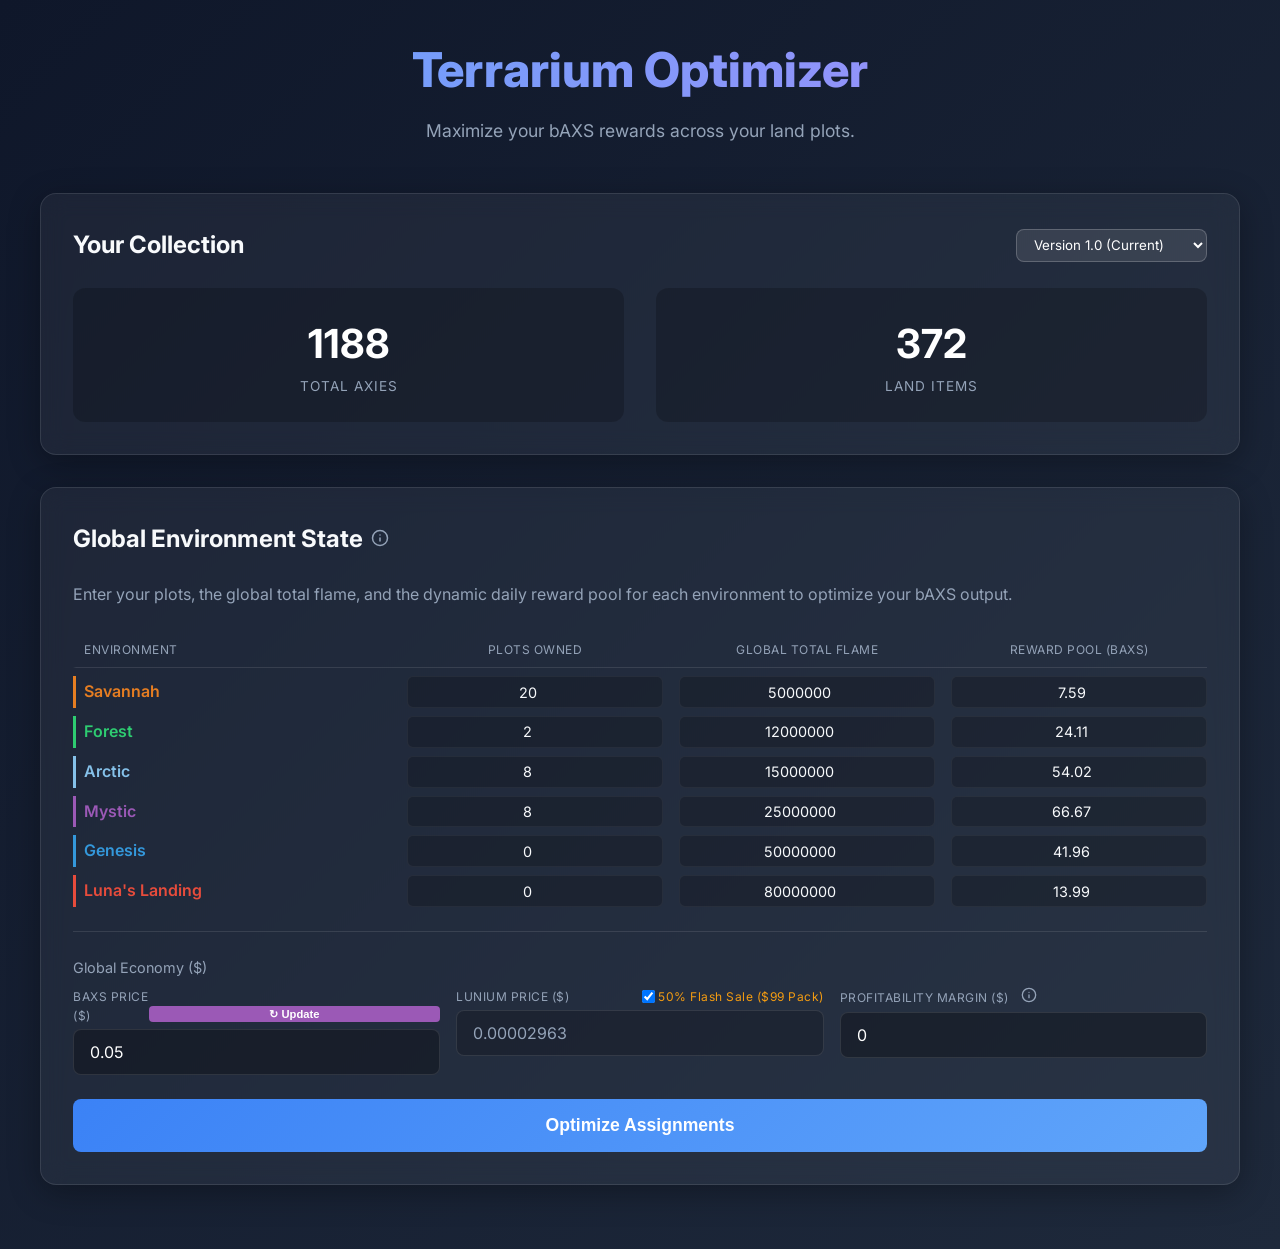
==== index.html @ 0eeec63c "feat: rename tiebreaker to profitability margin and add info tooltips" ====
<!DOCTYPE html>
<html lang="en">
<head>
    <meta charset="UTF-8">
    <meta name="viewport" content="width=device-width, initial-scale=1.0">
    <title>Axie Terrarium Optimizer</title>
    <link href="https://fonts.googleapis.com/css2?family=Inter:wght@400;600;700;800&display=swap" rel="stylesheet">
    <link rel="stylesheet" href="style.css">
</head>
<body>
<div class="container">
    <header>
        <h1>Terrarium Optimizer</h1>
        <p class="subtitle">Maximize your bAXS rewards across your land plots.</p>
    </header>

    <div class="glass-panel" id="collection-stats">
        <div style="display: flex; justify-content: space-between; align-items: center; margin-bottom: 1.5rem;">
            <h2 style="margin: 0;">Your Collection</h2>
            <select id="version-select" onchange="optimize()" style="background: rgba(255,255,255,0.1); border: 1px solid rgba(255,255,255,0.2); color: white; padding: 0.4rem 0.8rem; border-radius: 8px; font-family: 'Inter', sans-serif;">
                <option value="1.0" selected>Version 1.0 (Current)</option>
                <option value="1.1">Version 1.1 (Upcoming)</option>
            </select>
        </div>
        <div class="grid-2">
            <div class="stat-box">
                <div class="stat-value" id="stat-axies">0</div>
                <div class="stat-label">Total Axies</div>
            </div>
            <div class="stat-box">
                <div class="stat-value" id="stat-items">0</div>
                <div class="stat-label">Land Items</div>
            </div>
        </div>
    </div>

    <div class="glass-panel">
        <h2 style="margin-bottom: 1.5rem; display: flex; align-items: center;">
            Global Environment State
            <div class="tooltip" onclick="void(0)">
                <svg width="18" height="18" viewBox="0 0 24 24" fill="none" stroke="currentColor" stroke-width="2" stroke-linecap="round" stroke-linejoin="round"><circle cx="12" cy="12" r="10"></circle><line x1="12" y1="16" x2="12" y2="12"></line><line x1="12" y1="8" x2="12.01" y2="8"></line></svg>
                <span class="tooltiptext">Higher tier plots (like Genesis/Mystic) have higher base Lunium costs and different environment multipliers. The optimizer automatically calculates which plot is mathematically best based on your total flame and the daily reward pool for each environment.</span>
            </div>
        </h2>
        <p style="color: var(--text-secondary); margin-bottom: 2rem;">
            Enter your plots, the global total flame, and the dynamic daily reward pool for each environment to optimize your bAXS output.
        </p>
        <div id="env-inputs"></div>
        
        <div style="margin-top: 1.5rem; padding-top: 1.5rem; border-top: 1px solid rgba(255, 255, 255, 0.1);">
            <div style="color: var(--text-secondary); margin-bottom: 0.5rem; font-size: 0.9rem;">Global Economy ($)</div>
            <div style="display: grid; grid-template-columns: 1fr 1fr 1fr; gap: 1rem;">
                <div class="input-group">
                    <label style="display: flex; justify-content: space-between; align-items: center; width: 100%;">
                        <span>bAXS Price ($)</span>
                        <button onclick="fetchAxsPrice()" style="font-size: 0.7rem; padding: 0.15rem 0.4rem; background: var(--mystic); border: none; border-radius: 4px; color: white; cursor: pointer; text-transform: none; line-height: 1;" title="Fetch Live Price">↻ Update</button>
                    </label>
                    <input type="number" id="baxs-price" value="0.05" step="0.001">
                </div>
                <div class="input-group">
                    <label style="display: flex; justify-content: space-between; align-items: center; width: 100%;">
                        <span>Lunium Price ($)</span>
                        <label style="font-size: 0.75rem; color: #f39c12; display: flex; align-items: center; gap: 0.2rem; cursor: pointer; text-transform: none; margin: 0;">
                            <input type="checkbox" id="lunium-sale" checked onchange="updateLuniumPrice()" style="width: auto; margin: 0; padding: 0;">
                            50% Flash Sale ($99 Pack)
                        </label>
                    </label>
                    <input type="number" id="lunium-price" value="0.00002963" step="0.00000001" readonly style="background: rgba(0,0,0,0.2); cursor: not-allowed; color: var(--text-secondary);">
                </div>
                <div class="input-group">
                    <label style="display: flex; justify-content: space-between; align-items: center; width: 100%;">
                        <span style="display: flex; align-items: center;">
                            Profitability Margin ($)
                            <div class="tooltip" onclick="void(0)">
                                <svg width="16" height="16" viewBox="0 0 24 24" fill="none" stroke="currentColor" stroke-width="2" stroke-linecap="round" stroke-linejoin="round" style="margin-left:4px"><circle cx="12" cy="12" r="10"></circle><line x1="12" y1="16" x2="12" y2="12"></line><line x1="12" y1="8" x2="12.01" y2="8"></line></svg>
                                <span class="tooltiptext">If the expected daily profit difference between placing your Axies on two different plots is less than this margin, the optimizer will automatically assign them to the plot that costs less Global Lunium.</span>
                            </div>
                        </span>
                    </label>
                    <input type="number" id="tiebreaker-margin" value="0" step="0.001" onchange="optimize()">
                </div>
            </div>
        </div>
        
        <button id="btn-optimize" style="margin-top: 1.5rem;">Optimize Assignments</button>
    </div>

    <div id="results-container" style="display: none;">
        <h2 style="text-align: center; margin-top: 3rem;">Optimization Results</h2>
        <div class="total-baxs">Total Expected: <span id="total-baxs-val">0</span> bAXS/tick</div>
        <div class="results-grid" id="plots-grid"></div>
    </div>
</div>

<script src="user_data.js"></script>
<script src="script.js"></script>
</body>
</html>
---- style.css ----
:root {
  --bg-gradient: linear-gradient(135deg, #0f172a 0%, #1e293b 100%);
  --surface-bg: rgba(255, 255, 255, 0.05);
  --surface-border: rgba(255, 255, 255, 0.1);
  --text-primary: #f8fafc;
  --text-secondary: #94a3b8;
  --accent: #3b82f6;
  --accent-hover: #2563eb;
  
  --savannah: #e67e22;
  --forest: #2ecc71;
  --arctic: #85c1e9;
  --mystic: #9b59b6;
  --genesis: #3498db;
  --luna: #e74c3c;
}

* {
  box-sizing: border-box;
  margin: 0;
  padding: 0;
}

body {
  font-family: 'Inter', -apple-system, BlinkMacSystemFont, "Segoe UI", Roboto, sans-serif;
  background: var(--bg-gradient);
  color: var(--text-primary);
  min-height: 100vh;
  padding: 2rem;
  line-height: 1.6;
}

.container {
  max-width: 1200px;
  margin: 0 auto;
}

header {
  text-align: center;
  margin-bottom: 3rem;
  animation: fadeInDown 0.8s ease-out;
}

h1 {
  font-size: 3rem;
  font-weight: 800;
  background: linear-gradient(to right, #60a5fa, #a78bfa);
  -webkit-background-clip: text;
  -webkit-text-fill-color: transparent;
  margin-bottom: 0.5rem;
}

.subtitle {
  color: var(--text-secondary);
  font-size: 1.1rem;
}

.glass-panel {
  background: var(--surface-bg);
  backdrop-filter: blur(12px);
  -webkit-backdrop-filter: blur(12px);
  border: 1px solid var(--surface-border);
  border-radius: 16px;
  padding: 2rem;
  margin-bottom: 2rem;
  box-shadow: 0 8px 32px 0 rgba(0, 0, 0, 0.3);
  transition: transform 0.3s ease, box-shadow 0.3s ease;
}

.glass-panel:hover {
  transform: translateY(-2px);
  box-shadow: 0 12px 40px 0 rgba(0, 0, 0, 0.4);
}

.grid-2 {
  display: grid;
  grid-template-columns: 1fr 1fr;
  gap: 2rem;
}

.stat-box {
  background: rgba(0, 0, 0, 0.2);
  border-radius: 12px;
  padding: 1.5rem;
  text-align: center;
}

.stat-value {
  font-size: 2.5rem;
  font-weight: 700;
  color: #fff;
}

.stat-label {
  color: var(--text-secondary);
  text-transform: uppercase;
  font-size: 0.85rem;
  letter-spacing: 1px;
}

.input-row {
  display: flex;
  align-items: center;
  gap: 1rem;
  margin-bottom: 1rem;
  padding-bottom: 1rem;
  border-bottom: 1px solid rgba(255, 255, 255, 0.05);
}

.input-row:last-child {
  border-bottom: none;
  margin-bottom: 0;
  padding-bottom: 0;
}

.env-label {
  width: 140px;
  font-weight: 600;
  display: flex;
  align-items: center;
  gap: 0.5rem;
}

.env-color {
  width: 12px;
  height: 12px;
  border-radius: 50%;
}

.input-group {
  display: flex;
  flex-direction: column;
  flex: 1;
}

.input-group label {
  font-size: 0.75rem;
  color: var(--text-secondary);
  margin-bottom: 0.25rem;
  text-transform: uppercase;
  letter-spacing: 0.5px;
}

input {
  background: rgba(0, 0, 0, 0.3);
  border: 1px solid var(--surface-border);
  color: #fff;
  padding: 0.75rem 1rem;
  border-radius: 8px;
  font-family: inherit;
  font-size: 1rem;
  transition: all 0.2s ease;
}

input:focus {
  outline: none;
  border-color: var(--accent);
  box-shadow: 0 0 0 2px rgba(59, 130, 246, 0.3);
}

button {
  background: linear-gradient(135deg, var(--accent) 0%, #60a5fa 100%);
  color: #fff;
  border: none;
  padding: 1rem 2rem;
  border-radius: 8px;
  font-size: 1.1rem;
  font-weight: 600;
  cursor: pointer;
  transition: all 0.3s ease;
  width: 100%;
  margin-top: 1rem;
}

button:hover {
  transform: translateY(-2px);
  box-shadow: 0 8px 20px rgba(59, 130, 246, 0.4);
}

button:active {
  transform: translateY(0);
}

.results-grid {
  display: grid;
  grid-template-columns: repeat(auto-fill, minmax(300px, 1fr));
  gap: 1.5rem;
  margin-top: 2rem;
}

.plot-card {
  background: rgba(0, 0, 0, 0.2);
  border: 1px solid var(--surface-border);
  border-radius: 12px;
  padding: 1.5rem;
  border-top: 4px solid var(--accent);
}

.plot-title {
  font-size: 1.25rem;
  font-weight: 700;
  margin-bottom: 1rem;
  display: flex;
  justify-content: space-between;
}

.baxs-value {
  color: #fbbf24;
  font-weight: 800;
}

.plot-detail {
  display: flex;
  justify-content: space-between;
  margin-bottom: 0.5rem;
  font-size: 0.9rem;
}

.plot-detail .label {
  color: var(--text-secondary);
}

@keyframes fadeInDown {
  from { opacity: 0; transform: translateY(-20px); }
  to { opacity: 1; transform: translateY(0); }
}

.total-baxs {
  font-size: 3rem;
  font-weight: 800;
  text-align: center;
  color: #fbbf24;
  text-shadow: 0 0 20px rgba(251, 191, 36, 0.3);
  margin: 2rem 0;
}

/* Environment Dense Grid Layout */
.env-grid-header {
  display: grid;
  grid-template-columns: 1.2fr 1fr 1fr 1fr;
  gap: 1rem;
  padding-bottom: 0.5rem;
  margin-bottom: 0.5rem;
  border-bottom: 1px solid rgba(255, 255, 255, 0.1);
  font-size: 0.75rem;
  color: var(--text-secondary);
  text-transform: uppercase;
  letter-spacing: 0.5px;
  padding-left: 0.5rem;
  border-left: 3px solid transparent;
  text-align: center;
}

.env-grid-header div:first-child {
  text-align: left;
}

.env-grid-row {
  display: grid;
  grid-template-columns: 1.2fr 1fr 1fr 1fr;
  gap: 1rem;
  align-items: center;
  margin-bottom: 0.5rem;
  padding-left: 0.5rem;
  border-left: 3px solid transparent;
  text-align: center;
}

.env-label {
  text-align: left;
}

.grid-input {
  width: 100%;
  padding: 0.4rem 0.6rem;
  background: rgba(0, 0, 0, 0.2);
  border: 1px solid rgba(255, 255, 255, 0.05);
  border-radius: 6px;
  color: var(--text-primary);
  font-family: inherit;
  font-size: 0.9rem;
  transition: all 0.2s ease;
  text-align: center;
}

.grid-input:focus {
  outline: none;
  border-color: var(--genesis);
  background: rgba(0, 0, 0, 0.3);
}
.tooltip {
    position: relative;
    display: inline-block;
    cursor: help;
    margin-left: 0.5rem;
    color: var(--text-secondary);
}

.tooltip .tooltiptext {
    visibility: hidden;
    width: 250px;
    background-color: #1a1a2e;
    color: #fff;
    text-align: left;
    border-radius: 6px;
    padding: 10px;
    position: absolute;
    z-index: 100;
    bottom: 125%;
    left: 50%;
    margin-left: -125px;
    opacity: 0;
    transition: opacity 0.3s;
    font-size: 0.8rem;
    font-weight: 400;
    line-height: 1.4;
    border: 1px solid rgba(255,255,255,0.1);
    box-shadow: 0 4px 6px rgba(0,0,0,0.3);
}

.tooltip .tooltiptext::after {
    content: "";
    position: absolute;
    top: 100%;
    left: 50%;
    margin-left: -5px;
    border-width: 5px;
    border-style: solid;
    border-color: #1a1a2e transparent transparent transparent;
}

.tooltip:hover .tooltiptext, .tooltip:active .tooltiptext {
    visibility: visible;
    opacity: 1;
}
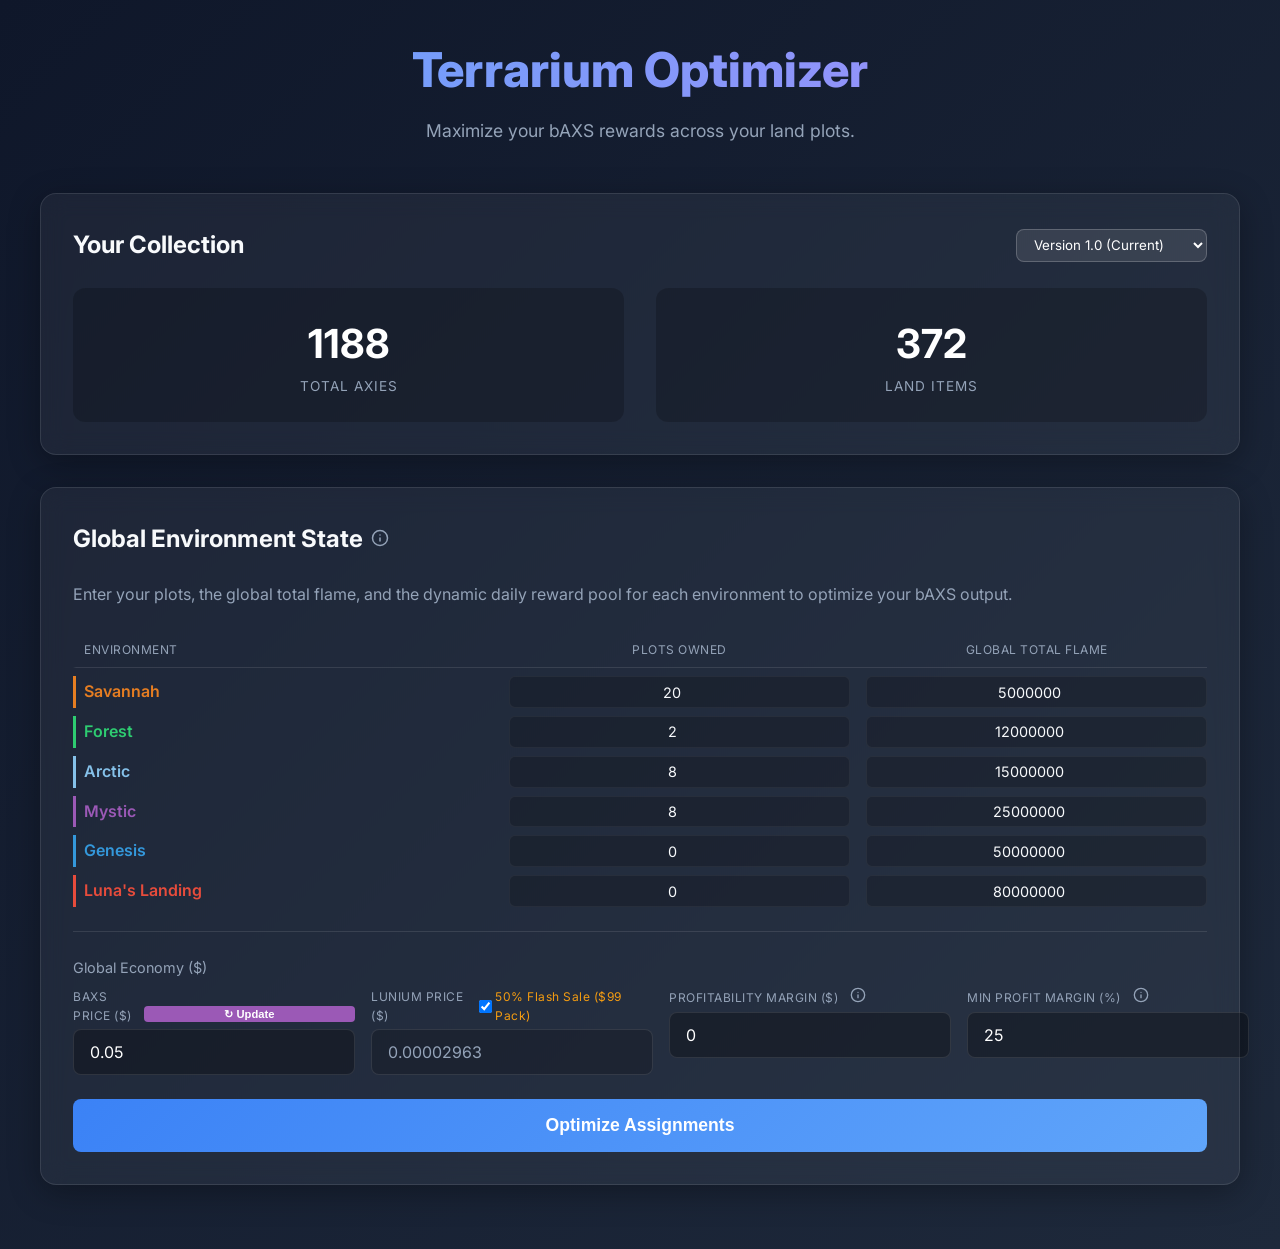
==== commit c12549f9: "feat: make profit margin configurable and remove static reward pool inputs" ====
--- a/index.html
+++ b/index.html
@@ -49,7 +49,7 @@
         
         <div style="margin-top: 1.5rem; padding-top: 1.5rem; border-top: 1px solid rgba(255, 255, 255, 0.1);">
             <div style="color: var(--text-secondary); margin-bottom: 0.5rem; font-size: 0.9rem;">Global Economy ($)</div>
-            <div style="display: grid; grid-template-columns: 1fr 1fr 1fr; gap: 1rem;">
+            <div style="display: grid; grid-template-columns: 1fr 1fr 1fr 1fr; gap: 1rem;">
                 <div class="input-group">
                     <label style="display: flex; justify-content: space-between; align-items: center; width: 100%;">
                         <span>bAXS Price ($)</span>
@@ -79,6 +79,18 @@
                     </label>
                     <input type="number" id="tiebreaker-margin" value="0" step="0.001" onchange="optimize()">
                 </div>
+                <div class="input-group">
+                    <label style="display: flex; justify-content: space-between; align-items: center; width: 100%;">
+                        <span style="display: flex; align-items: center;">
+                            Min Profit Margin (%)
+                            <div class="tooltip" onclick="void(0)">
+                                <svg width="16" height="16" viewBox="0 0 24 24" fill="none" stroke="currentColor" stroke-width="2" stroke-linecap="round" stroke-linejoin="round" style="margin-left:4px"><circle cx="12" cy="12" r="10"></circle><line x1="12" y1="16" x2="12" y2="12"></line><line x1="12" y1="8" x2="12.01" y2="8"></line></svg>
+                                <span class="tooltiptext">If the net profit (bAXS Revenue minus Global Lunium Cost) is less than this percentage of the global lunium cost, the plot is considered unprofitable and will run on passive Local Lunium instead.</span>
+                            </div>
+                        </span>
+                    </label>
+                    <input type="number" id="min-profit-margin" value="25" step="1" onchange="optimize()">
+                </div>
             </div>
         </div>
         
--- a/style.css
+++ b/style.css
@@ -237,7 +237,7 @@
 /* Environment Dense Grid Layout */
 .env-grid-header {
   display: grid;
-  grid-template-columns: 1.2fr 1fr 1fr 1fr;
+  grid-template-columns: 1.2fr 1fr 1fr;
   gap: 1rem;
   padding-bottom: 0.5rem;
   margin-bottom: 0.5rem;
@@ -257,7 +257,7 @@
 
 .env-grid-row {
   display: grid;
-  grid-template-columns: 1.2fr 1fr 1fr 1fr;
+  grid-template-columns: 1.2fr 1fr 1fr;
   gap: 1rem;
   align-items: center;
   margin-bottom: 0.5rem;
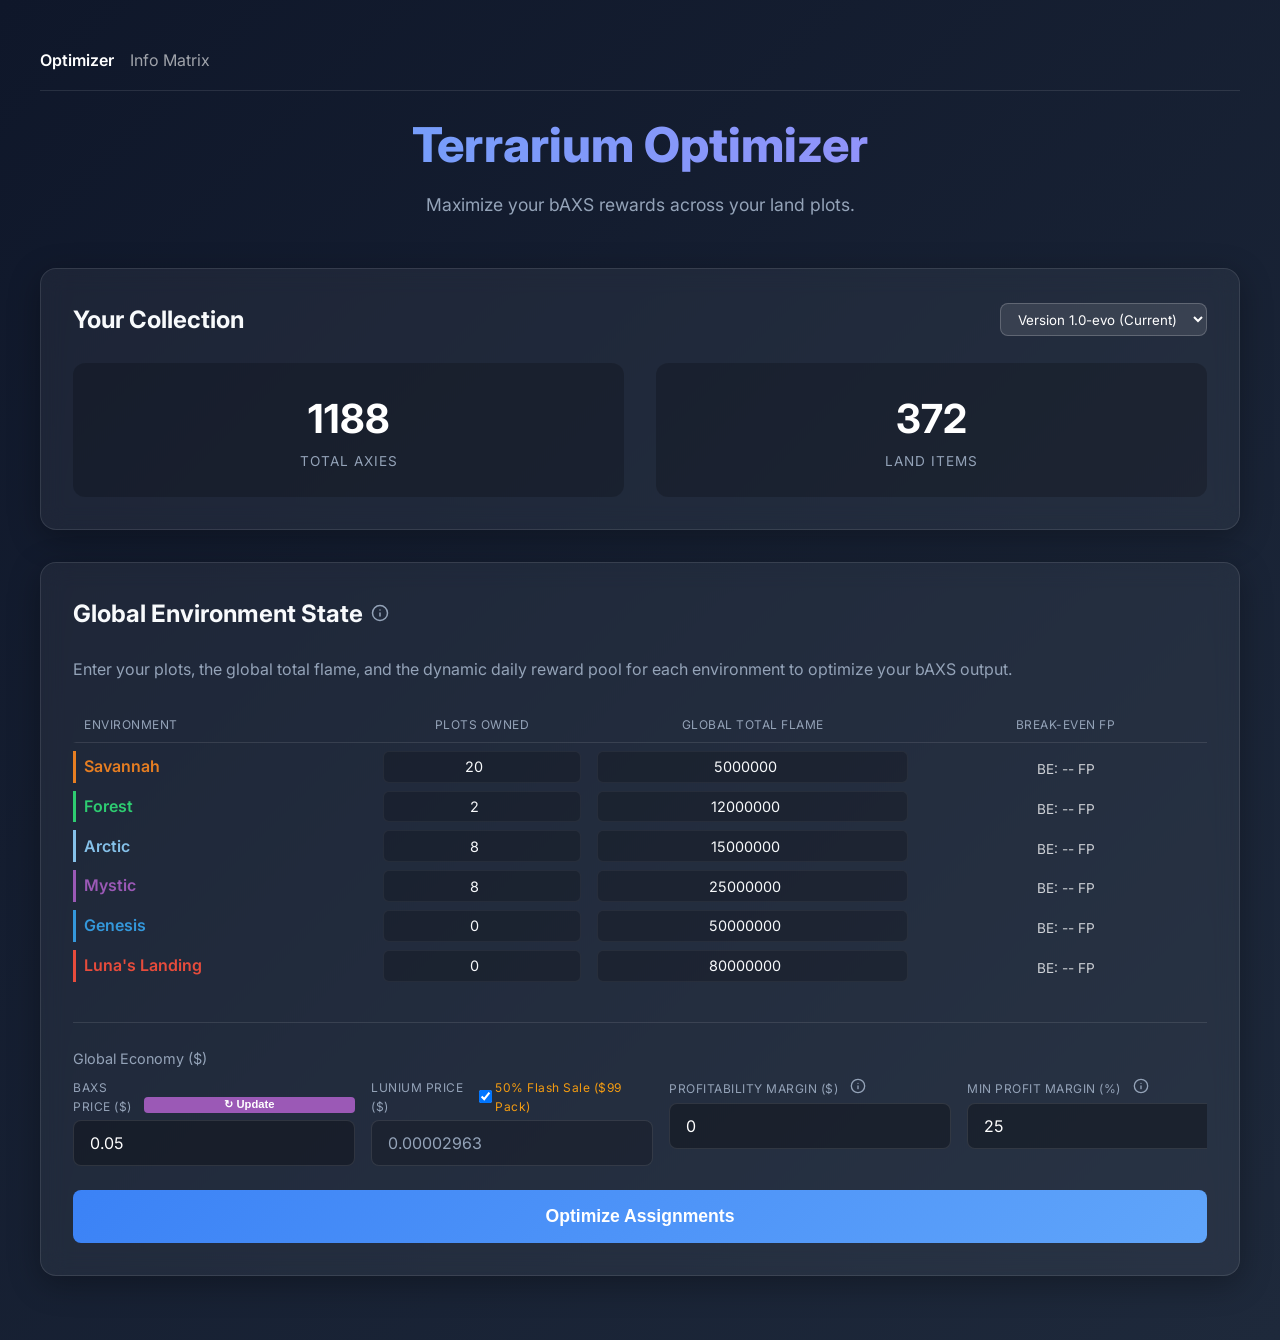
==== commit 74cf3e5f: "Enhance mobile responsiveness and update UI layout - Add cache busters to style.css and script.js in" ====
--- a/index.html
+++ b/index.html
@@ -5,10 +5,14 @@
     <meta name="viewport" content="width=device-width, initial-scale=1.0">
     <title>Axie Terrarium Optimizer</title>
     <link href="https://fonts.googleapis.com/css2?family=Inter:wght@400;600;700;800&display=swap" rel="stylesheet">
-    <link rel="stylesheet" href="style.css">
+    <link rel="stylesheet" href="style.css?v=2">
 </head>
 <body>
 <div class="container">
+    <nav style="display: flex; gap: 1rem; padding: 1rem 0; margin-bottom: 1rem; border-bottom: 1px solid rgba(255,255,255,0.1);">
+        <a href="index.html" style="color: #fff; font-weight: 600; text-decoration: none;">Optimizer</a>
+        <a href="charts.html" style="color: rgba(255,255,255,0.6); text-decoration: none;">Info Matrix</a>
+    </nav>
     <header>
         <h1>Terrarium Optimizer</h1>
         <p class="subtitle">Maximize your bAXS rewards across your land plots.</p>
@@ -18,7 +22,7 @@
         <div style="display: flex; justify-content: space-between; align-items: center; margin-bottom: 1.5rem;">
             <h2 style="margin: 0;">Your Collection</h2>
             <select id="version-select" onchange="optimize()" style="background: rgba(255,255,255,0.1); border: 1px solid rgba(255,255,255,0.2); color: white; padding: 0.4rem 0.8rem; border-radius: 8px; font-family: 'Inter', sans-serif;">
-                <option value="1.0" selected>Version 1.0 (Current)</option>
+                <option value="1.0-evo" selected>Version 1.0-evo (Current)</option>
                 <option value="1.1">Version 1.1 (Upcoming)</option>
             </select>
         </div>
@@ -49,47 +53,49 @@
         
         <div style="margin-top: 1.5rem; padding-top: 1.5rem; border-top: 1px solid rgba(255, 255, 255, 0.1);">
             <div style="color: var(--text-secondary); margin-bottom: 0.5rem; font-size: 0.9rem;">Global Economy ($)</div>
-            <div style="display: grid; grid-template-columns: 1fr 1fr 1fr 1fr; gap: 1rem;">
-                <div class="input-group">
-                    <label style="display: flex; justify-content: space-between; align-items: center; width: 100%;">
-                        <span>bAXS Price ($)</span>
-                        <button onclick="fetchAxsPrice()" style="font-size: 0.7rem; padding: 0.15rem 0.4rem; background: var(--mystic); border: none; border-radius: 4px; color: white; cursor: pointer; text-transform: none; line-height: 1;" title="Fetch Live Price">↻ Update</button>
-                    </label>
-                    <input type="number" id="baxs-price" value="0.05" step="0.001">
-                </div>
-                <div class="input-group">
-                    <label style="display: flex; justify-content: space-between; align-items: center; width: 100%;">
-                        <span>Lunium Price ($)</span>
-                        <label style="font-size: 0.75rem; color: #f39c12; display: flex; align-items: center; gap: 0.2rem; cursor: pointer; text-transform: none; margin: 0;">
-                            <input type="checkbox" id="lunium-sale" checked onchange="updateLuniumPrice()" style="width: auto; margin: 0; padding: 0;">
-                            50% Flash Sale ($99 Pack)
+            <div class="config-grid-wrapper">
+                <div class="config-grid">
+                    <div class="input-group">
+                        <label style="display: flex; justify-content: space-between; align-items: center; width: 100%;">
+                            <span>bAXS Price ($)</span>
+                            <button onclick="fetchAxsPrice()" style="font-size: 0.7rem; padding: 0.15rem 0.4rem; background: var(--mystic); border: none; border-radius: 4px; color: white; cursor: pointer; text-transform: none; line-height: 1;" title="Fetch Live Price">↻ Update</button>
                         </label>
-                    </label>
-                    <input type="number" id="lunium-price" value="0.00002963" step="0.00000001" readonly style="background: rgba(0,0,0,0.2); cursor: not-allowed; color: var(--text-secondary);">
-                </div>
-                <div class="input-group">
-                    <label style="display: flex; justify-content: space-between; align-items: center; width: 100%;">
-                        <span style="display: flex; align-items: center;">
-                            Profitability Margin ($)
-                            <div class="tooltip" onclick="void(0)">
-                                <svg width="16" height="16" viewBox="0 0 24 24" fill="none" stroke="currentColor" stroke-width="2" stroke-linecap="round" stroke-linejoin="round" style="margin-left:4px"><circle cx="12" cy="12" r="10"></circle><line x1="12" y1="16" x2="12" y2="12"></line><line x1="12" y1="8" x2="12.01" y2="8"></line></svg>
-                                <span class="tooltiptext">If the expected daily profit difference between placing your Axies on two different plots is less than this margin, the optimizer will automatically assign them to the plot that costs less Global Lunium.</span>
-                            </div>
-                        </span>
-                    </label>
-                    <input type="number" id="tiebreaker-margin" value="0" step="0.001" onchange="optimize()">
-                </div>
-                <div class="input-group">
-                    <label style="display: flex; justify-content: space-between; align-items: center; width: 100%;">
-                        <span style="display: flex; align-items: center;">
-                            Min Profit Margin (%)
-                            <div class="tooltip" onclick="void(0)">
-                                <svg width="16" height="16" viewBox="0 0 24 24" fill="none" stroke="currentColor" stroke-width="2" stroke-linecap="round" stroke-linejoin="round" style="margin-left:4px"><circle cx="12" cy="12" r="10"></circle><line x1="12" y1="16" x2="12" y2="12"></line><line x1="12" y1="8" x2="12.01" y2="8"></line></svg>
-                                <span class="tooltiptext">If the net profit (bAXS Revenue minus Global Lunium Cost) is less than this percentage of the global lunium cost, the plot is considered unprofitable and will run on passive Local Lunium instead.</span>
-                            </div>
-                        </span>
-                    </label>
-                    <input type="number" id="min-profit-margin" value="25" step="1" onchange="optimize()">
+                        <input type="number" id="baxs-price" value="0.05" step="0.001">
+                    </div>
+                    <div class="input-group">
+                        <label style="display: flex; justify-content: space-between; align-items: center; width: 100%;">
+                            <span>Lunium Price ($)</span>
+                            <label style="font-size: 0.75rem; color: #f39c12; display: flex; align-items: center; gap: 0.2rem; cursor: pointer; text-transform: none; margin: 0;">
+                                <input type="checkbox" id="lunium-sale" checked onchange="updateLuniumPrice()" style="width: auto; margin: 0; padding: 0;">
+                                50% Flash Sale ($99 Pack)
+                            </label>
+                        </label>
+                        <input type="number" id="lunium-price" value="0.00002963" step="0.00000001" readonly style="background: rgba(0,0,0,0.2); cursor: not-allowed; color: var(--text-secondary);">
+                    </div>
+                    <div class="input-group">
+                        <label style="display: flex; justify-content: space-between; align-items: center; width: 100%;">
+                            <span style="display: flex; align-items: center;">
+                                Profitability Margin ($)
+                                <div class="tooltip" onclick="void(0)">
+                                    <svg width="16" height="16" viewBox="0 0 24 24" fill="none" stroke="currentColor" stroke-width="2" stroke-linecap="round" stroke-linejoin="round" style="margin-left:4px"><circle cx="12" cy="12" r="10"></circle><line x1="12" y1="16" x2="12" y2="12"></line><line x1="12" y1="8" x2="12.01" y2="8"></line></svg>
+                                    <span class="tooltiptext">If the expected daily profit difference between placing your Axies on two different plots is less than this margin, the optimizer will automatically assign them to the plot that costs less Global Lunium.</span>
+                                </div>
+                            </span>
+                        </label>
+                        <input type="number" id="tiebreaker-margin" value="0" step="0.001" onchange="optimize()">
+                    </div>
+                    <div class="input-group">
+                        <label style="display: flex; justify-content: space-between; align-items: center; width: 100%;">
+                            <span style="display: flex; align-items: center;">
+                                Min Profit Margin (%)
+                                <div class="tooltip" onclick="void(0)">
+                                    <svg width="16" height="16" viewBox="0 0 24 24" fill="none" stroke="currentColor" stroke-width="2" stroke-linecap="round" stroke-linejoin="round" style="margin-left:4px"><circle cx="12" cy="12" r="10"></circle><line x1="12" y1="16" x2="12" y2="12"></line><line x1="12" y1="8" x2="12.01" y2="8"></line></svg>
+                                    <span class="tooltiptext">If the net profit (bAXS Revenue minus Global Lunium Cost) is less than this percentage of the global lunium cost, the plot is considered unprofitable and will run on passive Local Lunium instead.</span>
+                                </div>
+                            </span>
+                        </label>
+                        <input type="number" id="min-profit-margin" value="25" step="1" onchange="optimize()">
+                    </div>
                 </div>
             </div>
         </div>
@@ -104,7 +110,7 @@
     </div>
 </div>
 
-<script src="user_data.js"></script>
-<script src="script.js"></script>
+<script src="user_data.js?v=2"></script>
+<script src="script.js?v=2"></script>
 </body>
 </html>
--- a/style.css
+++ b/style.css
@@ -237,7 +237,7 @@
 /* Environment Dense Grid Layout */
 .env-grid-header {
   display: grid;
-  grid-template-columns: 1.2fr 1fr 1fr;
+  grid-template-columns: 1fr 0.7fr 1.1fr 1fr;
   gap: 1rem;
   padding-bottom: 0.5rem;
   margin-bottom: 0.5rem;
@@ -257,7 +257,7 @@
 
 .env-grid-row {
   display: grid;
-  grid-template-columns: 1.2fr 1fr 1fr;
+  grid-template-columns: 1fr 0.7fr 1.1fr 1fr;
   gap: 1rem;
   align-items: center;
   margin-bottom: 0.5rem;
@@ -333,3 +333,37 @@
     visibility: visible;
     opacity: 1;
 }
+
+#env-inputs {
+    width: 100%;
+    overflow-x: auto;
+    padding-bottom: 0.5rem;
+}
+
+.env-grid-header, .env-grid-row {
+    min-width: 650px;
+}
+
+.config-grid {
+    display: grid;
+    grid-template-columns: repeat(4, 1fr);
+    gap: 1rem;
+    min-width: 800px;
+}
+
+.config-grid-wrapper {
+    overflow-x: auto;
+    width: 100%;
+}
+
+@media (max-width: 768px) {
+    .grid-2 {
+        grid-template-columns: 1fr;
+    }
+    .glass-panel {
+        padding: 1.2rem;
+    }
+    h1 {
+        font-size: 2rem;
+    }
+}
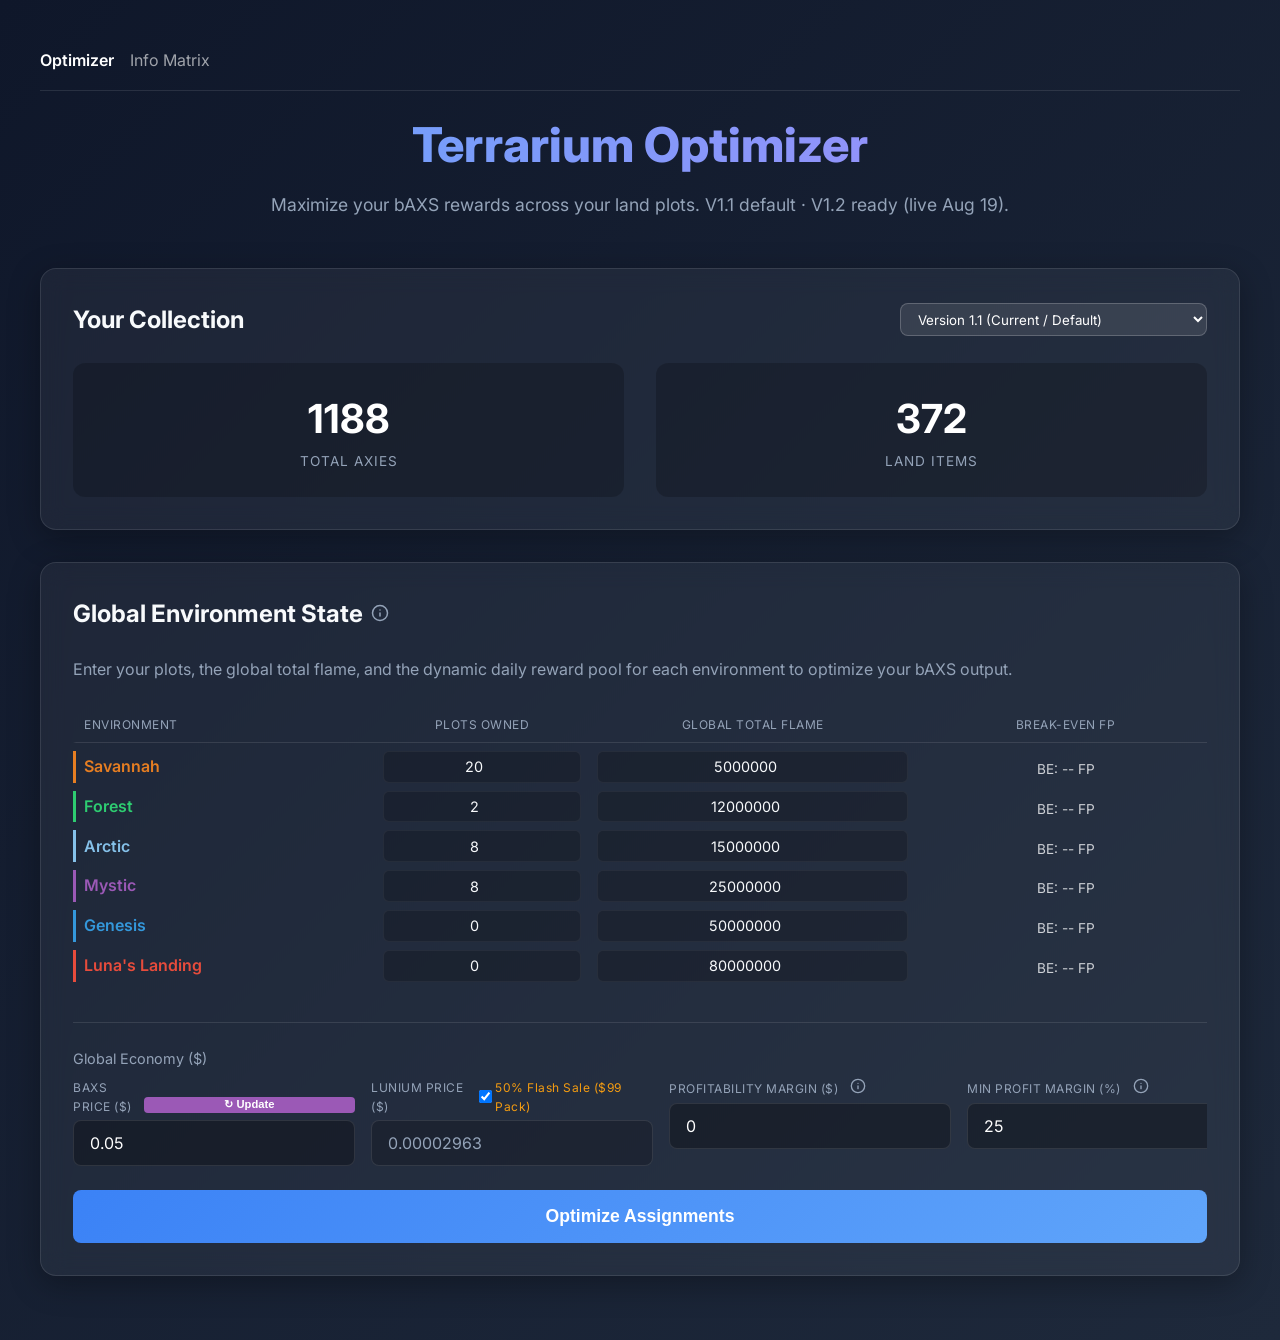
==== commit 2644600b: "feat: Terrarium V1.2 support — drop 1.0, default 1.1, add estates - Version selector: 1.1 (default) " ====
--- a/index.html
+++ b/index.html
@@ -5,7 +5,7 @@
     <meta name="viewport" content="width=device-width, initial-scale=1.0">
     <title>Axie Terrarium Optimizer</title>
     <link href="https://fonts.googleapis.com/css2?family=Inter:wght@400;600;700;800&display=swap" rel="stylesheet">
-    <link rel="stylesheet" href="style.css?v=2">
+    <link rel="stylesheet" href="style.css?v=3">
 </head>
 <body>
 <div class="container">
@@ -15,15 +15,15 @@
     </nav>
     <header>
         <h1>Terrarium Optimizer</h1>
-        <p class="subtitle">Maximize your bAXS rewards across your land plots.</p>
+        <p class="subtitle">Maximize your bAXS rewards across your land plots. V1.1 default · V1.2 ready (live Aug 19).</p>
     </header>
 
     <div class="glass-panel" id="collection-stats">
-        <div style="display: flex; justify-content: space-between; align-items: center; margin-bottom: 1.5rem;">
+        <div style="display: flex; justify-content: space-between; align-items: center; margin-bottom: 1.5rem; flex-wrap: wrap; gap: 0.75rem;">
             <h2 style="margin: 0;">Your Collection</h2>
-            <select id="version-select" onchange="optimize()" style="background: rgba(255,255,255,0.1); border: 1px solid rgba(255,255,255,0.2); color: white; padding: 0.4rem 0.8rem; border-radius: 8px; font-family: 'Inter', sans-serif;">
-                <option value="1.0-evo" selected>Version 1.0-evo (Current)</option>
-                <option value="1.1">Version 1.1 (Upcoming)</option>
+            <select id="version-select" style="background: rgba(255,255,255,0.1); border: 1px solid rgba(255,255,255,0.2); color: white; padding: 0.4rem 0.8rem; border-radius: 8px; font-family: 'Inter', sans-serif;">
+                <option value="1.1" selected>Version 1.1 (Current / Default)</option>
+                <option value="1.2">Version 1.2 (Aug 19 — Estates + evo buff)</option>
             </select>
         </div>
         <div class="grid-2">
@@ -110,7 +110,7 @@
     </div>
 </div>
 
-<script src="user_data.js?v=2"></script>
-<script src="script.js?v=2"></script>
+<script src="user_data.js?v=3"></script>
+<script src="script.js?v=3"></script>
 </body>
 </html>
--- a/style.css
+++ b/style.css
@@ -344,6 +344,26 @@
     min-width: 650px;
 }
 
+.env-grid-header.with-estate,
+.env-grid-row.with-estate {
+    grid-template-columns: 1fr 0.7fr 1.0fr 0.85fr 0.95fr;
+    min-width: 780px;
+}
+
+.estate-hint {
+    margin-top: 1rem;
+    font-size: 0.85rem;
+    color: var(--text-secondary);
+    line-height: 1.45;
+}
+
+.estate-hint code {
+    background: rgba(255,255,255,0.08);
+    padding: 0.1rem 0.35rem;
+    border-radius: 4px;
+    color: #e056fd;
+}
+
 .config-grid {
     display: grid;
     grid-template-columns: repeat(4, 1fr);
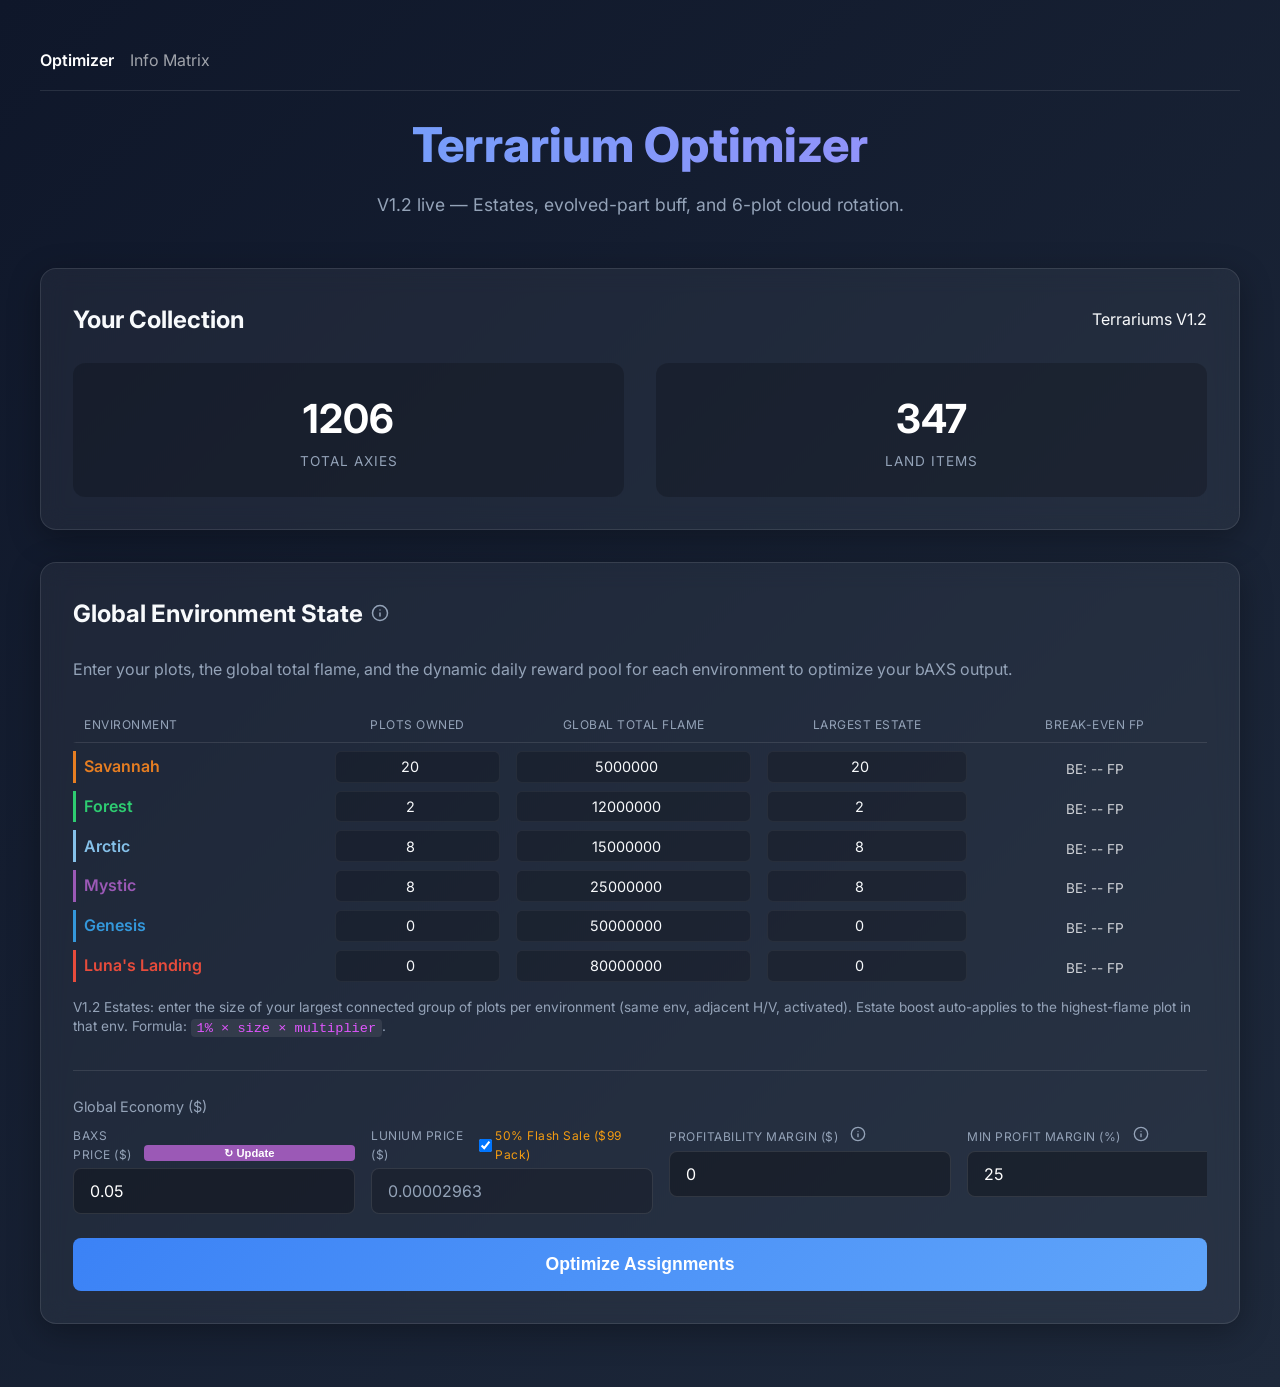
==== commit 15ec0e7a: "feat: add mixed rotation rings, update user data, fix passive math" ====
--- a/index.html
+++ b/index.html
@@ -5,7 +5,7 @@
     <meta name="viewport" content="width=device-width, initial-scale=1.0">
     <title>Axie Terrarium Optimizer</title>
     <link href="https://fonts.googleapis.com/css2?family=Inter:wght@400;600;700;800&display=swap" rel="stylesheet">
-    <link rel="stylesheet" href="style.css?v=3">
+    <link rel="stylesheet" href="style.css?v=5">
 </head>
 <body>
 <div class="container">
@@ -15,16 +15,13 @@
     </nav>
     <header>
         <h1>Terrarium Optimizer</h1>
-        <p class="subtitle">Maximize your bAXS rewards across your land plots. V1.1 default · V1.2 ready (live Aug 19).</p>
+        <p class="subtitle">V1.2 live — Estates, evolved-part buff, and 6-plot cloud rotation.</p>
     </header>
 
     <div class="glass-panel" id="collection-stats">
         <div style="display: flex; justify-content: space-between; align-items: center; margin-bottom: 1.5rem; flex-wrap: wrap; gap: 0.75rem;">
             <h2 style="margin: 0;">Your Collection</h2>
-            <select id="version-select" style="background: rgba(255,255,255,0.1); border: 1px solid rgba(255,255,255,0.2); color: white; padding: 0.4rem 0.8rem; border-radius: 8px; font-family: 'Inter', sans-serif;">
-                <option value="1.1" selected>Version 1.1 (Current / Default)</option>
-                <option value="1.2">Version 1.2 (Aug 19 — Estates + evo buff)</option>
-            </select>
+            <span class="version-badge">Terrariums V1.2</span>
         </div>
         <div class="grid-2">
             <div class="stat-box">
@@ -105,12 +102,13 @@
 
     <div id="results-container" style="display: none;">
         <h2 style="text-align: center; margin-top: 3rem;">Optimization Results</h2>
-        <div class="total-baxs">Total Expected: <span id="total-baxs-val">0</span> bAXS/tick</div>
+        <div class="total-baxs">Total Expected: <span id="total-baxs-val">0</span> bAXS/tick <span id="total-baxs-daily" style="font-size: 0.6em; opacity: 0.8; margin-left: 10px;"></span></div>
+        <div id="rotation-results"></div>
         <div class="results-grid" id="plots-grid"></div>
     </div>
 </div>
 
-<script src="user_data.js?v=3"></script>
-<script src="script.js?v=3"></script>
+<script src="user_data.js?v=5"></script>
+<script src="script.js?v=5"></script>
 </body>
 </html>
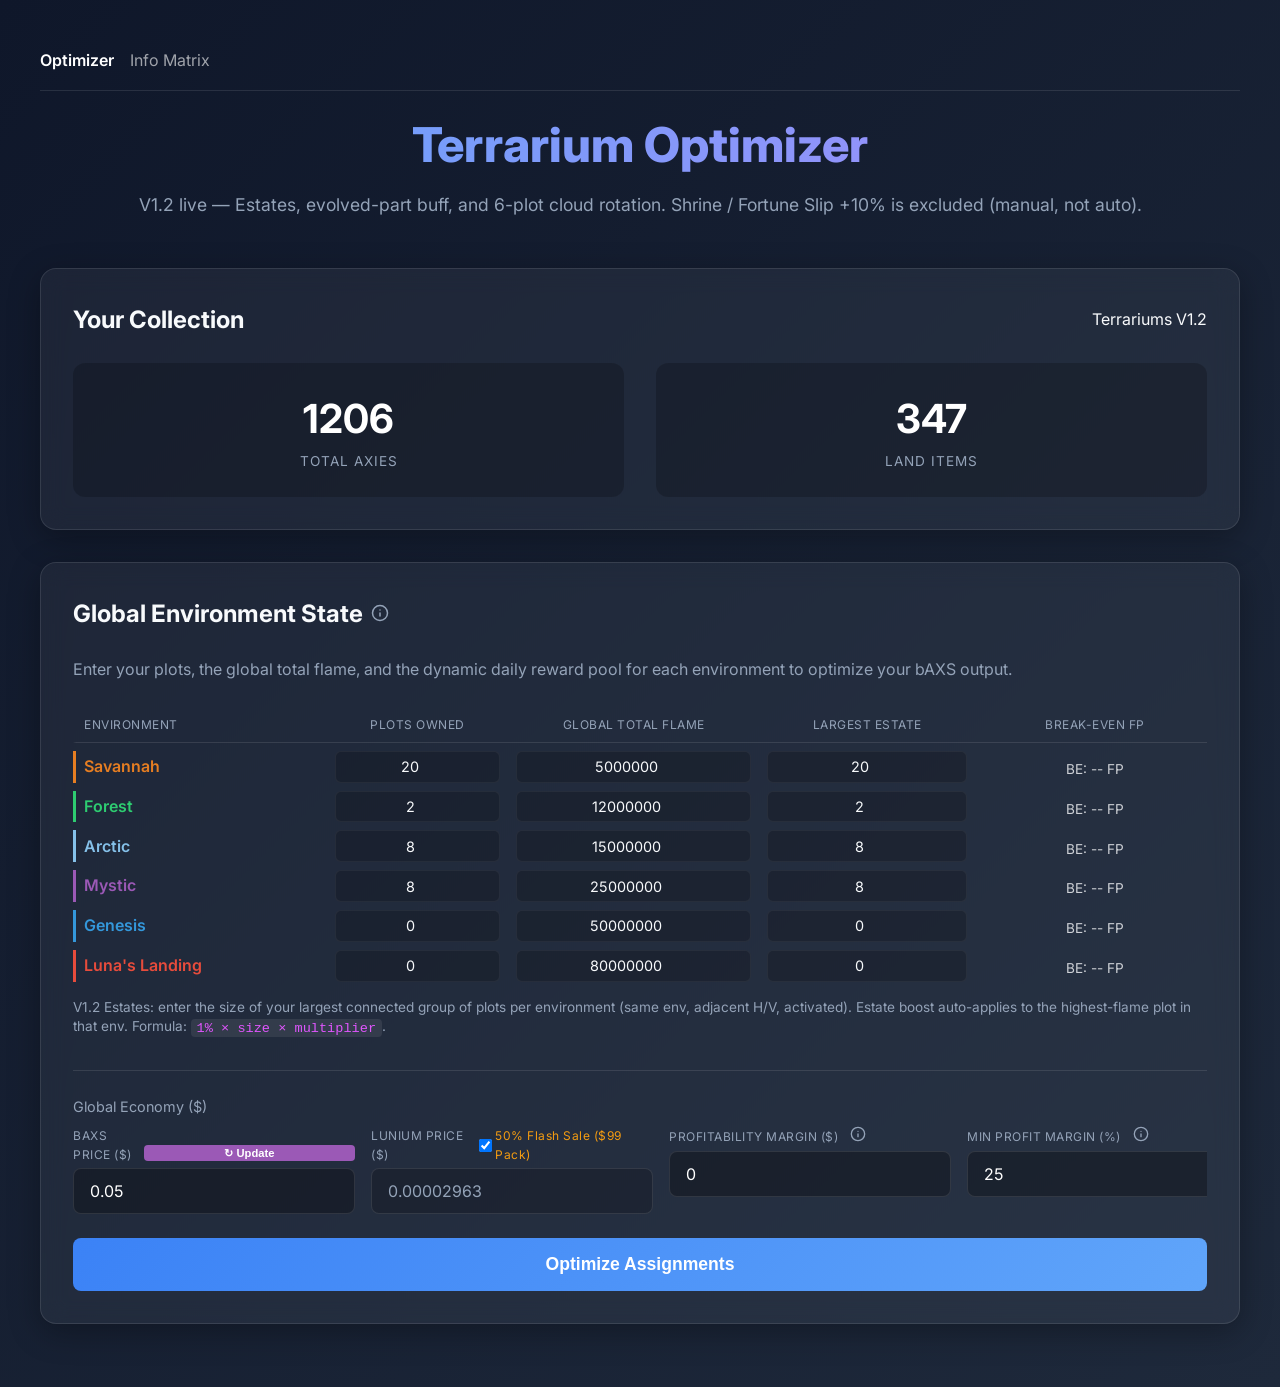
==== commit 9ae1252b: "fix: exclude shrine/fortune-slip +10% from optimizer Shrine buff is a manual spend, not automatic. W" ====
--- a/index.html
+++ b/index.html
@@ -5,7 +5,7 @@
     <meta name="viewport" content="width=device-width, initial-scale=1.0">
     <title>Axie Terrarium Optimizer</title>
     <link href="https://fonts.googleapis.com/css2?family=Inter:wght@400;600;700;800&display=swap" rel="stylesheet">
-    <link rel="stylesheet" href="style.css?v=5">
+    <link rel="stylesheet" href="style.css?v=6">
 </head>
 <body>
 <div class="container">
@@ -15,7 +15,7 @@
     </nav>
     <header>
         <h1>Terrarium Optimizer</h1>
-        <p class="subtitle">V1.2 live — Estates, evolved-part buff, and 6-plot cloud rotation.</p>
+        <p class="subtitle">V1.2 live — Estates, evolved-part buff, and 6-plot cloud rotation. Shrine / Fortune Slip +10% is excluded (manual, not auto).</p>
     </header>
 
     <div class="glass-panel" id="collection-stats">
@@ -108,7 +108,7 @@
     </div>
 </div>
 
-<script src="user_data.js?v=5"></script>
-<script src="script.js?v=5"></script>
+<script src="user_data.js?v=6"></script>
+<script src="script.js?v=6"></script>
 </body>
 </html>
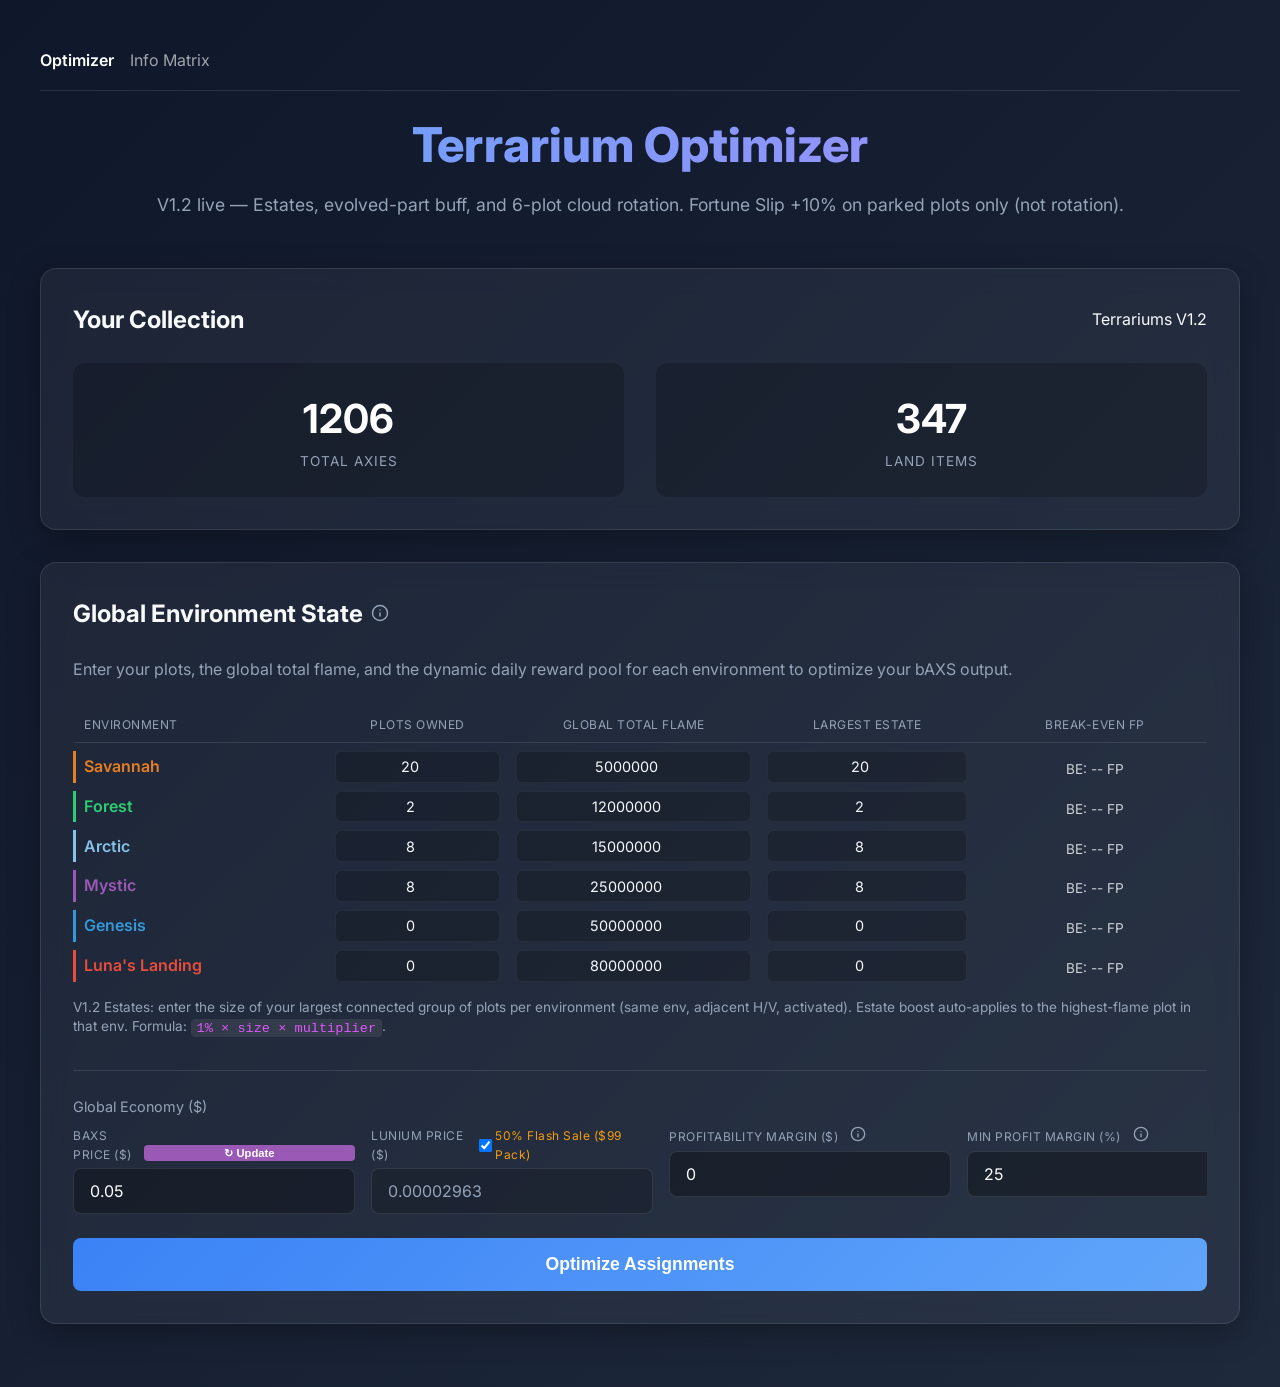
==== commit 57fca25c: "fix: apply shrine +10% on parked plots only Fortune Slip / shrine buff is back on global-lunium assi" ====
--- a/index.html
+++ b/index.html
@@ -5,7 +5,7 @@
     <meta name="viewport" content="width=device-width, initial-scale=1.0">
     <title>Axie Terrarium Optimizer</title>
     <link href="https://fonts.googleapis.com/css2?family=Inter:wght@400;600;700;800&display=swap" rel="stylesheet">
-    <link rel="stylesheet" href="style.css?v=6">
+    <link rel="stylesheet" href="style.css?v=7">
 </head>
 <body>
 <div class="container">
@@ -15,7 +15,7 @@
     </nav>
     <header>
         <h1>Terrarium Optimizer</h1>
-        <p class="subtitle">V1.2 live — Estates, evolved-part buff, and 6-plot cloud rotation. Shrine / Fortune Slip +10% is excluded (manual, not auto).</p>
+        <p class="subtitle">V1.2 live — Estates, evolved-part buff, and 6-plot cloud rotation. Fortune Slip +10% on parked plots only (not rotation).</p>
     </header>
 
     <div class="glass-panel" id="collection-stats">
@@ -108,7 +108,7 @@
     </div>
 </div>
 
-<script src="user_data.js?v=6"></script>
-<script src="script.js?v=6"></script>
+<script src="user_data.js?v=7"></script>
+<script src="script.js?v=7"></script>
 </body>
 </html>
